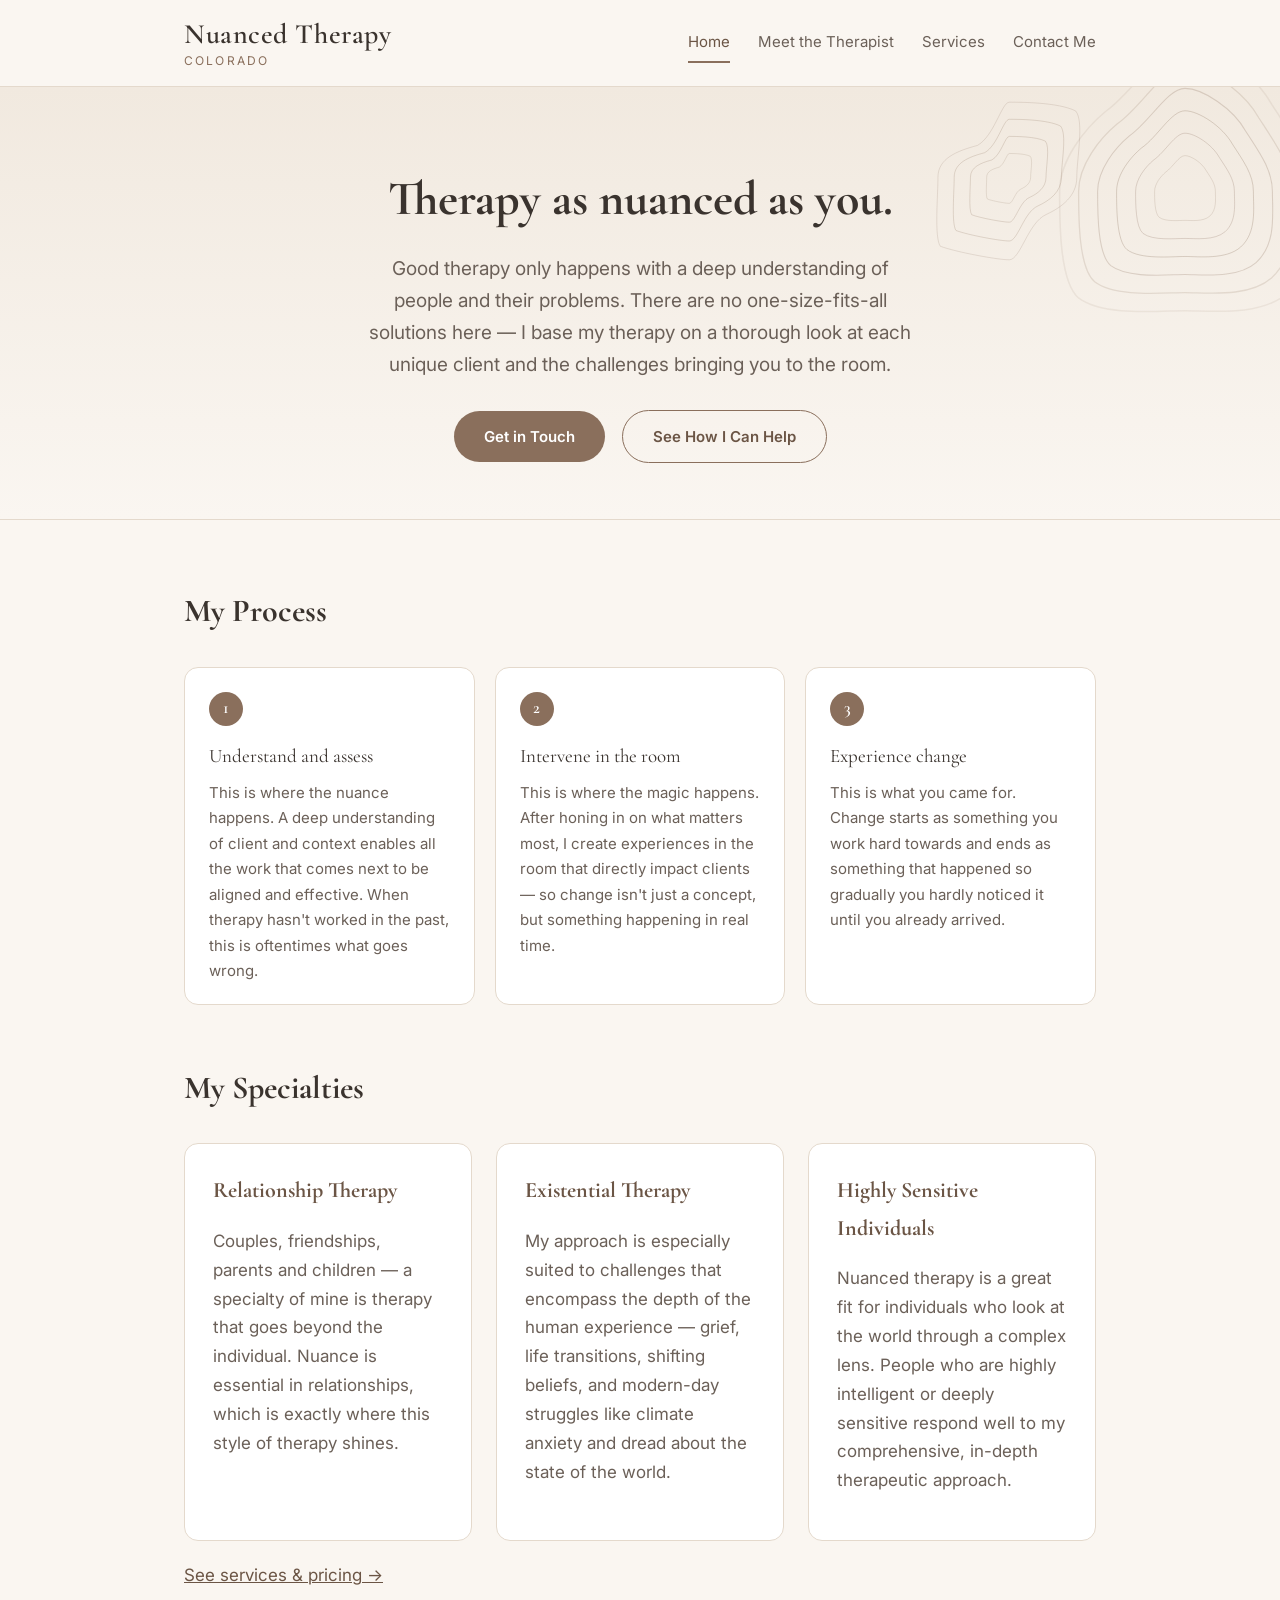
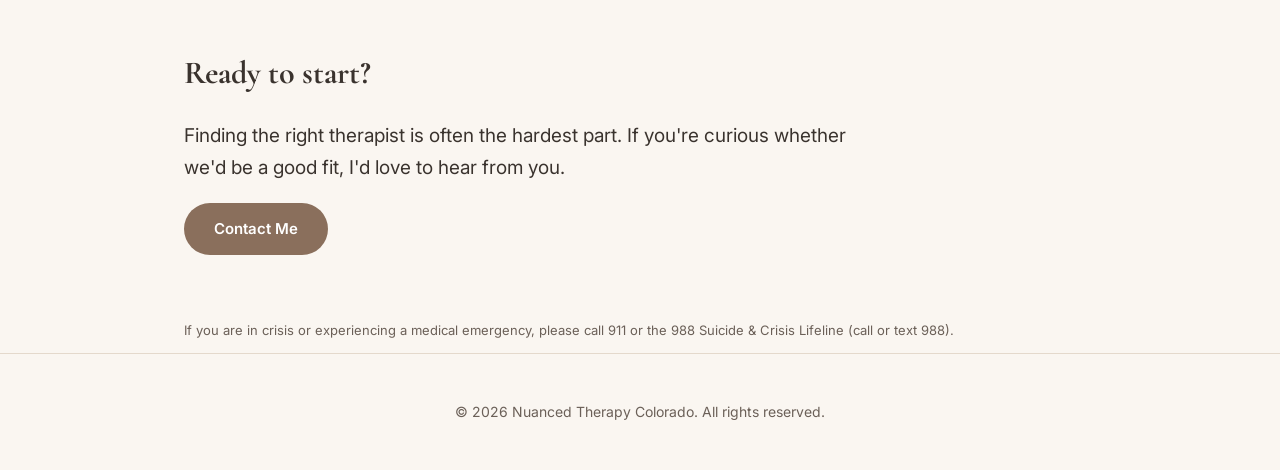
==== index.html @ 062fc4d3 "Add topographic contour motif, refine copy, and protect contact info - Add two-cluster topographic c" ====
<!DOCTYPE html>
<html lang="en">
<head>
<meta charset="UTF-8">
<meta name="viewport" content="width=device-width, initial-scale=1.0">
<title>Nuanced Therapy Colorado | Individual & Relational Therapy</title>
<meta name="description" content="Nuanced Therapy Colorado offers individual and relational therapy focused on meeting each person's unique story with care and clarity.">
<link rel="preconnect" href="https://fonts.googleapis.com">
<link rel="preconnect" href="https://fonts.gstatic.com" crossorigin>
<link href="https://fonts.googleapis.com/css2?family=Cormorant+Garamond:wght@500;600;700&family=Inter:wght@400;500;600&display=swap" rel="stylesheet">
<link rel="stylesheet" href="assets/styles.css">
</head>
<body>

<header class="site-header">
  <div class="wrap">
    <a href="index.html" class="brand">
      <span class="brand-name">Nuanced Therapy</span>
      <span class="brand-sub">Colorado</span>
    </a>
    <nav class="site-nav">
      <a href="index.html" aria-current="page">Home</a>
      <a href="meet-the-therapist.html">Meet the Therapist</a>
      <a href="what-i-do.html">Services</a>
      <a href="contact.html">Contact Me</a>
    </nav>
  </div>
</header>

<section class="hero">
  <svg class="hero-motif" viewBox="0 0 400 400" aria-hidden="true" focusable="false">
    <defs>
      <path id="contourBlob" d="M100,0 C100,25 105,60 81.3,81.3 C60,100 20,95 0,95 C-20,95 -65,100 -84.9,84.9 C-100,72 -100,25 -100,0 C-100,-25 -80,-50 -63.6,-63.6 C-40,-80 -20,-118 0,-118 C20,-118 55,-95 69.3,-69.3 C85,-45 100,-25 100,0 Z"/>
      <path id="contourBlob2" d="M90,0 C90,25 70,40 49.5,49.5 C25,60 15,110 0,110 C-15,110 -70,100 -91.9,91.9 C-100,80 -95,25 -95,0 C-95,-25 -70,-35 -42.4,-42.4 C-20,-55 -10,-100 0,-100 C15,-100 65,-100 88.4,-88.4 C100,-75 90,-25 90,0 Z"/>
    </defs>
    <g fill="none" stroke="var(--color-accent)" stroke-width="1.2">
      <use href="#contourBlob" transform="translate(300,110) scale(0.32)" vector-effect="non-scaling-stroke" opacity="0.5"/>
      <use href="#contourBlob" transform="translate(300,110) scale(0.52)" vector-effect="non-scaling-stroke" opacity="0.42"/>
      <use href="#contourBlob" transform="translate(300,110) scale(0.72)" vector-effect="non-scaling-stroke" opacity="0.34"/>
      <use href="#contourBlob" transform="translate(300,110) scale(0.92)" vector-effect="non-scaling-stroke" opacity="0.26"/>
      <use href="#contourBlob" transform="translate(300,110) scale(1.12)" vector-effect="non-scaling-stroke" opacity="0.18"/>
      <use href="#contourBlob" transform="translate(300,110) scale(1.32)" vector-effect="non-scaling-stroke" opacity="0.1"/>
      <use href="#contourBlob2" transform="translate(115,95) scale(0.25)" vector-effect="non-scaling-stroke" opacity="0.6"/>
      <use href="#contourBlob2" transform="translate(115,95) scale(0.43)" vector-effect="non-scaling-stroke" opacity="0.46"/>
      <use href="#contourBlob2" transform="translate(115,95) scale(0.61)" vector-effect="non-scaling-stroke" opacity="0.32"/>
      <use href="#contourBlob2" transform="translate(115,95) scale(0.79)" vector-effect="non-scaling-stroke" opacity="0.2"/>
    </g>
  </svg>
  <div class="wrap">
    <h1>Therapy as nuanced as you.</h1>
    <p class="tagline">
      Good therapy only happens with a deep understanding of people and their problems. There are no one-size-fits-all solutions here — I base my therapy on a thorough look at each unique client and the challenges bringing you to the room.
    </p>
    <a href="contact.html" class="btn btn-primary">Get in Touch</a>
    <a href="what-i-do.html" class="btn btn-secondary" style="margin-left:12px;">See How I Can Help</a>
  </div>
</section>

<main>
  <div class="wrap">
    <section>
      <h2>My Process</h2>
      <ol class="process-list">
        <li>
          <span class="process-title">Understand and assess</span>
          <p>This is where the nuance happens. A deep understanding of client and context enables all the work that comes next to be aligned and effective. When therapy hasn't worked in the past, this is oftentimes what goes wrong.</p>
        </li>
        <li>
          <span class="process-title">Intervene in the room</span>
          <p>This is where the magic happens. After honing in on what matters most, I create experiences in the room that directly impact clients — so change isn't just a concept, but something happening in real time.</p>
        </li>
        <li>
          <span class="process-title">Experience change</span>
          <p>This is what you came for. Change starts as something you work hard towards and ends as something that happened so gradually you hardly noticed it until you already arrived.</p>
        </li>
      </ol>
    </section>

    <section>
      <h2>My Specialties</h2>
      <div class="grid">
        <div class="card">
          <h3>Relationship Therapy</h3>
          <p>Couples, friendships, parents and children — a specialty of mine is therapy that goes beyond the individual. Nuance is essential in relationships, which is exactly where this style of therapy shines.</p>
        </div>
        <div class="card">
          <h3>Existential Therapy</h3>
          <p>My approach is especially suited to challenges that encompass the depth of the human experience — grief, life transitions, shifting beliefs, and modern-day struggles like climate anxiety and dread about the state of the world.</p>
        </div>
        <div class="card">
          <h3>Highly Sensitive Individuals</h3>
          <p>Nuanced therapy is a great fit for individuals who look at the world through a complex lens. People who are highly intelligent or deeply sensitive respond well to my comprehensive, in-depth therapeutic approach.</p>
        </div>
      </div>
      <p style="margin-top:20px;"><a href="what-i-do.html">See services &amp; pricing &rarr;</a></p>
    </section>

    <section>
      <h2>Ready to start?</h2>
      <p class="lede">Finding the right therapist is often the hardest part. If you're curious whether we'd be a good fit, I'd love to hear from you.</p>
      <a href="contact.html" class="btn btn-primary">Contact Me</a>
    </section>
  </div>
</main>

<p class="crisis-note">
  If you are in crisis or experiencing a medical emergency, please call 911 or the 988 Suicide &amp; Crisis Lifeline (call or text 988).
</p>

<footer class="site-footer">
  <div class="wrap">
    <p>&copy; <span id="year"></span> Nuanced Therapy Colorado. All rights reserved.</p>
  </div>
</footer>

<script>document.getElementById('year').textContent = new Date().getFullYear();</script>
</body>
</html>
---- assets/styles.css ----
/* Nuanced Therapy Colorado — shared styles */

:root {
  --color-bg: #faf6f1;
  --color-bg-alt: #f1e9df;
  --color-surface: #ffffff;
  --color-text: #3a332e;
  --color-text-soft: #6b6058;
  --color-accent: #8a6f5c;
  --color-accent-dark: #6b5545;
  --color-border: #e4d9cc;
  --font-heading: "Cormorant Garamond", Georgia, "Times New Roman", serif;
  --font-body: "Inter", -apple-system, BlinkMacSystemFont, "Segoe UI", sans-serif;
  --max-width: 960px;
}

* {
  box-sizing: border-box;
}

html {
  scroll-behavior: smooth;
}

body {
  margin: 0;
  background: var(--color-bg);
  color: var(--color-text);
  font-family: var(--font-body);
  font-size: 17px;
  line-height: 1.7;
  -webkit-font-smoothing: antialiased;
}

img {
  max-width: 100%;
  display: block;
}

a {
  color: var(--color-accent-dark);
}

.wrap {
  max-width: var(--max-width);
  margin: 0 auto;
  padding: 0 24px;
}

/* Header / nav */

.site-header {
  background: var(--color-bg);
  border-bottom: 1px solid var(--color-border);
  position: sticky;
  top: 0;
  z-index: 10;
}

.site-header .wrap {
  display: flex;
  align-items: center;
  justify-content: space-between;
  padding-top: 18px;
  padding-bottom: 18px;
  flex-wrap: wrap;
  gap: 12px;
}

.brand {
  display: flex;
  flex-direction: column;
  line-height: 1.2;
  text-decoration: none;
}

.brand-name {
  font-family: var(--font-heading);
  font-size: 28px;
  font-weight: 600;
  color: var(--color-text);
  letter-spacing: 0.02em;
}

.brand-sub {
  font-size: 12px;
  letter-spacing: 0.18em;
  text-transform: uppercase;
  color: var(--color-accent);
  margin-top: 2px;
}

.site-nav {
  display: flex;
  gap: 28px;
  flex-wrap: wrap;
}

.site-nav a {
  text-decoration: none;
  color: var(--color-text-soft);
  font-size: 15px;
  padding: 6px 0;
  border-bottom: 2px solid transparent;
  transition: color 0.15s ease, border-color 0.15s ease;
}

.site-nav a:hover,
.site-nav a[aria-current="page"] {
  color: var(--color-accent-dark);
  border-bottom-color: var(--color-accent);
}

/* Hero */

.hero {
  position: relative;
  overflow: hidden;
  padding: 72px 0 56px;
  text-align: center;
  background: linear-gradient(180deg, var(--color-bg-alt) 0%, var(--color-bg) 100%);
  border-bottom: 1px solid var(--color-border);
}

.hero-motif {
  position: absolute;
  top: 0;
  right: 0;
  width: 380px;
  height: 380px;
  max-width: 55%;
  pointer-events: none;
  z-index: 0;
}

.hero .wrap {
  position: relative;
  z-index: 1;
}

.hero h1 {
  font-family: var(--font-heading);
  font-size: 48px;
  margin: 0 0 12px;
  color: var(--color-text);
}

.hero .tagline {
  font-size: 19px;
  color: var(--color-text-soft);
  max-width: 560px;
  margin: 0 auto 28px;
}

.page-hero {
  position: relative;
  overflow: hidden;
  padding: 56px 0 40px;
  text-align: center;
  background: var(--color-bg-alt);
  border-bottom: 1px solid var(--color-border);
}

.page-hero-motif {
  position: absolute;
  top: 0;
  right: 0;
  width: 280px;
  height: 280px;
  max-width: 55%;
  pointer-events: none;
  z-index: 0;
}

.page-hero .wrap {
  position: relative;
  z-index: 1;
}

@media (max-width: 640px) {
  .hero-motif {
    width: 220px;
    height: 220px;
  }

  .page-hero-motif {
    width: 170px;
    height: 170px;
  }
}

.page-hero h1 {
  font-family: var(--font-heading);
  font-size: 40px;
  margin: 0 0 8px;
}

.page-hero p {
  color: var(--color-text-soft);
  max-width: 560px;
  margin: 0 auto;
}

/* Buttons */

.btn {
  display: inline-block;
  padding: 13px 30px;
  border-radius: 999px;
  text-decoration: none;
  font-size: 15px;
  font-weight: 600;
  transition: transform 0.15s ease, box-shadow 0.15s ease;
}

.btn-primary {
  background: var(--color-accent);
  color: #fff;
}

.btn-primary:hover {
  background: var(--color-accent-dark);
  transform: translateY(-1px);
}

.btn-secondary {
  background: transparent;
  color: var(--color-accent-dark);
  border: 1.5px solid var(--color-accent);
}

.btn-secondary:hover {
  background: var(--color-bg-alt);
}

/* Sections */

main {
  padding: 64px 0;
}

section + section {
  margin-top: 56px;
}

h2 {
  font-family: var(--font-heading);
  font-size: 32px;
  margin: 0 0 16px;
  color: var(--color-text);
}

h3 {
  font-family: var(--font-heading);
  font-size: 22px;
  margin: 0 0 10px;
}

p {
  color: var(--color-text-soft);
}

.lede {
  font-size: 19px;
  color: var(--color-text);
  max-width: 680px;
}

/* Process list */

.process-list {
  list-style: none;
  counter-reset: process;
  margin: 28px 0 0;
  padding: 0;
  display: grid;
  grid-template-columns: repeat(auto-fit, minmax(200px, 1fr));
  gap: 20px;
}

.process-list li {
  counter-increment: process;
  background: var(--color-surface);
  border: 1px solid var(--color-border);
  border-radius: 14px;
  padding: 24px 24px 20px;
  position: relative;
}

.process-list li::before {
  content: counter(process);
  display: flex;
  align-items: center;
  justify-content: center;
  width: 34px;
  height: 34px;
  border-radius: 50%;
  background: var(--color-accent);
  color: #fff;
  font-family: var(--font-heading);
  font-size: 17px;
  font-weight: 600;
  margin-bottom: 14px;
}

.process-title {
  font-family: var(--font-heading);
  font-size: 19px;
  color: var(--color-text);
  display: block;
  margin-bottom: 8px;
}

.process-list p {
  margin: 0;
  font-size: 15px;
}

/* Cards / grid */

.grid {
  display: grid;
  grid-template-columns: repeat(auto-fit, minmax(240px, 1fr));
  gap: 24px;
  margin-top: 28px;
}

.card {
  background: var(--color-surface);
  border: 1px solid var(--color-border);
  border-radius: 14px;
  padding: 28px;
}

.card h3 {
  color: var(--color-accent-dark);
}

/* Two-column layout (therapist photo + bio) */

.split {
  display: grid;
  grid-template-columns: 280px 1fr;
  gap: 40px;
  align-items: start;
}

@media (max-width: 640px) {
  .split {
    grid-template-columns: 1fr;
  }
}

.portrait {
  width: 100%;
  aspect-ratio: 4 / 5;
  border-radius: 16px;
  background: var(--color-bg-alt);
  border: 1px solid var(--color-border);
  display: flex;
  align-items: center;
  justify-content: center;
  color: var(--color-text-soft);
  font-size: 14px;
  text-align: center;
  padding: 20px;
}

.credentials {
  list-style: none;
  padding: 0;
  margin: 16px 0 0;
}

.credentials li {
  padding: 6px 0;
  border-bottom: 1px solid var(--color-border);
  color: var(--color-text-soft);
  font-size: 15px;
}

/* Contact */

.contact-methods {
  display: grid;
  grid-template-columns: repeat(auto-fit, minmax(220px, 1fr));
  gap: 20px;
  margin-top: 32px;
}

.contact-method {
  background: var(--color-surface);
  border: 1px solid var(--color-border);
  border-radius: 14px;
  padding: 24px;
}

.contact-method .label {
  font-size: 12px;
  letter-spacing: 0.14em;
  text-transform: uppercase;
  color: var(--color-accent);
  margin-bottom: 8px;
  display: block;
}

.contact-method a {
  font-size: 17px;
  text-decoration: none;
  color: var(--color-text);
  overflow-wrap: break-word;
  word-break: break-word;
}

.reveal-btn {
  font-family: var(--font-body);
  font-size: 15px;
  font-weight: 600;
  color: var(--color-accent-dark);
  background: var(--color-bg-alt);
  border: 1px solid var(--color-border);
  border-radius: 999px;
  padding: 8px 16px;
  cursor: pointer;
  transition: background 0.15s ease;
}

.reveal-btn:hover {
  background: var(--color-border);
}

.contact-method a:hover {
  color: var(--color-accent-dark);
}

.note-box {
  background: var(--color-bg-alt);
  border-left: 3px solid var(--color-accent);
  border-radius: 8px;
  padding: 18px 22px;
  margin-top: 32px;
  font-size: 15px;
  color: var(--color-text-soft);
}

/* Placeholder marker */

.placeholder {
  background: #fff6e5;
  border: 1px dashed #d9b45c;
  border-radius: 4px;
  padding: 0 4px;
}

/* Footer */

.site-footer {
  border-top: 1px solid var(--color-border);
  padding: 32px 0;
  text-align: center;
  color: var(--color-text-soft);
  font-size: 14px;
}

.site-footer a {
  color: var(--color-text-soft);
}

.crisis-note {
  max-width: var(--max-width);
  margin: 0 auto 12px;
  padding: 0 24px;
  font-size: 13px;
  color: var(--color-text-soft);
}
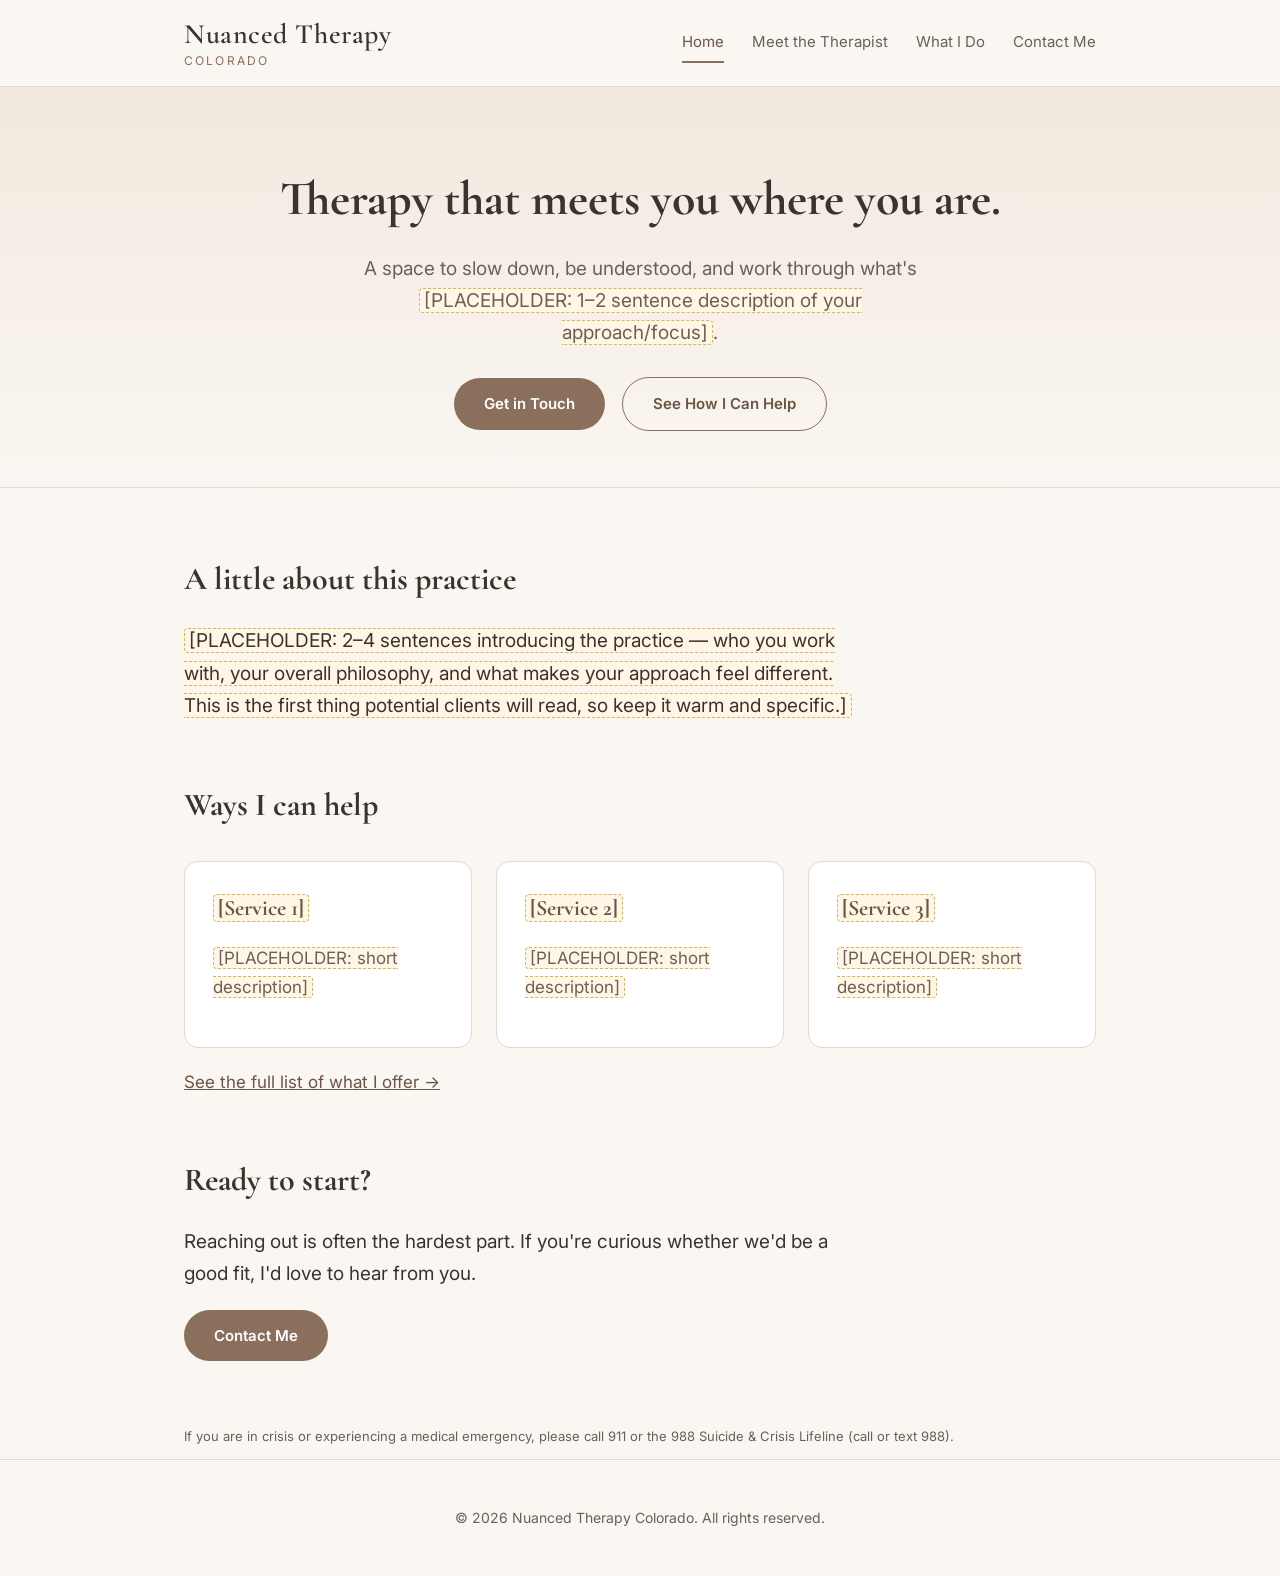
==== commit 577ff0c2: "Initial site: home, meet the therapist, what I do, contact" ====
--- a/index.html
+++ b/index.html
@@ -3,8 +3,8 @@
 <head>
 <meta charset="UTF-8">
 <meta name="viewport" content="width=device-width, initial-scale=1.0">
-<title>Nuanced Therapy Colorado | Individual & Relational Therapy</title>
-<meta name="description" content="Nuanced Therapy Colorado offers individual and relational therapy focused on meeting each person's unique story with care and clarity.">
+<title>Nuanced Therapy Colorado | Individual Therapy</title>
+<meta name="description" content="Nuanced Therapy Colorado offers individual therapy focused on meeting each person's unique story with care and clarity.">
 <link rel="preconnect" href="https://fonts.googleapis.com">
 <link rel="preconnect" href="https://fonts.gstatic.com" crossorigin>
 <link href="https://fonts.googleapis.com/css2?family=Cormorant+Garamond:wght@500;600;700&family=Inter:wght@400;500;600&display=swap" rel="stylesheet">
@@ -21,35 +21,17 @@
     <nav class="site-nav">
       <a href="index.html" aria-current="page">Home</a>
       <a href="meet-the-therapist.html">Meet the Therapist</a>
-      <a href="what-i-do.html">Services</a>
+      <a href="what-i-do.html">What I Do</a>
       <a href="contact.html">Contact Me</a>
     </nav>
   </div>
 </header>
 
 <section class="hero">
-  <svg class="hero-motif" viewBox="0 0 400 400" aria-hidden="true" focusable="false">
-    <defs>
-      <path id="contourBlob" d="M100,0 C100,25 105,60 81.3,81.3 C60,100 20,95 0,95 C-20,95 -65,100 -84.9,84.9 C-100,72 -100,25 -100,0 C-100,-25 -80,-50 -63.6,-63.6 C-40,-80 -20,-118 0,-118 C20,-118 55,-95 69.3,-69.3 C85,-45 100,-25 100,0 Z"/>
-      <path id="contourBlob2" d="M90,0 C90,25 70,40 49.5,49.5 C25,60 15,110 0,110 C-15,110 -70,100 -91.9,91.9 C-100,80 -95,25 -95,0 C-95,-25 -70,-35 -42.4,-42.4 C-20,-55 -10,-100 0,-100 C15,-100 65,-100 88.4,-88.4 C100,-75 90,-25 90,0 Z"/>
-    </defs>
-    <g fill="none" stroke="var(--color-accent)" stroke-width="1.2">
-      <use href="#contourBlob" transform="translate(300,110) scale(0.32)" vector-effect="non-scaling-stroke" opacity="0.5"/>
-      <use href="#contourBlob" transform="translate(300,110) scale(0.52)" vector-effect="non-scaling-stroke" opacity="0.42"/>
-      <use href="#contourBlob" transform="translate(300,110) scale(0.72)" vector-effect="non-scaling-stroke" opacity="0.34"/>
-      <use href="#contourBlob" transform="translate(300,110) scale(0.92)" vector-effect="non-scaling-stroke" opacity="0.26"/>
-      <use href="#contourBlob" transform="translate(300,110) scale(1.12)" vector-effect="non-scaling-stroke" opacity="0.18"/>
-      <use href="#contourBlob" transform="translate(300,110) scale(1.32)" vector-effect="non-scaling-stroke" opacity="0.1"/>
-      <use href="#contourBlob2" transform="translate(115,95) scale(0.25)" vector-effect="non-scaling-stroke" opacity="0.6"/>
-      <use href="#contourBlob2" transform="translate(115,95) scale(0.43)" vector-effect="non-scaling-stroke" opacity="0.46"/>
-      <use href="#contourBlob2" transform="translate(115,95) scale(0.61)" vector-effect="non-scaling-stroke" opacity="0.32"/>
-      <use href="#contourBlob2" transform="translate(115,95) scale(0.79)" vector-effect="non-scaling-stroke" opacity="0.2"/>
-    </g>
-  </svg>
   <div class="wrap">
-    <h1>Therapy as nuanced as you.</h1>
+    <h1>Therapy that meets you where you are.</h1>
     <p class="tagline">
-      Good therapy only happens with a deep understanding of people and their problems. There are no one-size-fits-all solutions here — I base my therapy on a thorough look at each unique client and the challenges bringing you to the room.
+      A space to slow down, be understood, and work through what's <span class="placeholder">[PLACEHOLDER: 1–2 sentence description of your approach/focus]</span>.
     </p>
     <a href="contact.html" class="btn btn-primary">Get in Touch</a>
     <a href="what-i-do.html" class="btn btn-secondary" style="margin-left:12px;">See How I Can Help</a>
@@ -59,45 +41,34 @@
 <main>
   <div class="wrap">
     <section>
-      <h2>My Process</h2>
-      <ol class="process-list">
-        <li>
-          <span class="process-title">Understand and assess</span>
-          <p>This is where the nuance happens. A deep understanding of client and context enables all the work that comes next to be aligned and effective. When therapy hasn't worked in the past, this is oftentimes what goes wrong.</p>
-        </li>
-        <li>
-          <span class="process-title">Intervene in the room</span>
-          <p>This is where the magic happens. After honing in on what matters most, I create experiences in the room that directly impact clients — so change isn't just a concept, but something happening in real time.</p>
-        </li>
-        <li>
-          <span class="process-title">Experience change</span>
-          <p>This is what you came for. Change starts as something you work hard towards and ends as something that happened so gradually you hardly noticed it until you already arrived.</p>
-        </li>
-      </ol>
+      <h2>A little about this practice</h2>
+      <p class="lede">
+        <span class="placeholder">[PLACEHOLDER: 2–4 sentences introducing the practice — who you work with, your overall philosophy, and what makes your approach feel different. This is the first thing potential clients will read, so keep it warm and specific.]</span>
+      </p>
     </section>
 
     <section>
-      <h2>My Specialties</h2>
+      <h2>Ways I can help</h2>
       <div class="grid">
         <div class="card">
-          <h3>Relationship Therapy</h3>
-          <p>Couples, friendships, parents and children — a specialty of mine is therapy that goes beyond the individual. Nuance is essential in relationships, which is exactly where this style of therapy shines.</p>
+          <h3><span class="placeholder">[Service 1]</span></h3>
+          <p><span class="placeholder">[PLACEHOLDER: short description]</span></p>
         </div>
         <div class="card">
-          <h3>Existential Therapy</h3>
-          <p>My approach is especially suited to challenges that encompass the depth of the human experience — grief, life transitions, shifting beliefs, and modern-day struggles like climate anxiety and dread about the state of the world.</p>
+          <h3><span class="placeholder">[Service 2]</span></h3>
+          <p><span class="placeholder">[PLACEHOLDER: short description]</span></p>
         </div>
         <div class="card">
-          <h3>Highly Sensitive Individuals</h3>
-          <p>Nuanced therapy is a great fit for individuals who look at the world through a complex lens. People who are highly intelligent or deeply sensitive respond well to my comprehensive, in-depth therapeutic approach.</p>
+          <h3><span class="placeholder">[Service 3]</span></h3>
+          <p><span class="placeholder">[PLACEHOLDER: short description]</span></p>
         </div>
       </div>
-      <p style="margin-top:20px;"><a href="what-i-do.html">See services &amp; pricing &rarr;</a></p>
+      <p style="margin-top:20px;"><a href="what-i-do.html">See the full list of what I offer &rarr;</a></p>
     </section>
 
     <section>
       <h2>Ready to start?</h2>
-      <p class="lede">Finding the right therapist is often the hardest part. If you're curious whether we'd be a good fit, I'd love to hear from you.</p>
+      <p class="lede">Reaching out is often the hardest part. If you're curious whether we'd be a good fit, I'd love to hear from you.</p>
       <a href="contact.html" class="btn btn-primary">Contact Me</a>
     </section>
   </div>
--- a/assets/styles.css
+++ b/assets/styles.css
@@ -114,30 +114,12 @@
 /* Hero */
 
 .hero {
-  position: relative;
-  overflow: hidden;
   padding: 72px 0 56px;
   text-align: center;
   background: linear-gradient(180deg, var(--color-bg-alt) 0%, var(--color-bg) 100%);
   border-bottom: 1px solid var(--color-border);
 }
 
-.hero-motif {
-  position: absolute;
-  top: 0;
-  right: 0;
-  width: 380px;
-  height: 380px;
-  max-width: 55%;
-  pointer-events: none;
-  z-index: 0;
-}
-
-.hero .wrap {
-  position: relative;
-  z-index: 1;
-}
-
 .hero h1 {
   font-family: var(--font-heading);
   font-size: 48px;
@@ -153,40 +135,10 @@
 }
 
 .page-hero {
-  position: relative;
-  overflow: hidden;
   padding: 56px 0 40px;
   text-align: center;
   background: var(--color-bg-alt);
   border-bottom: 1px solid var(--color-border);
-}
-
-.page-hero-motif {
-  position: absolute;
-  top: 0;
-  right: 0;
-  width: 280px;
-  height: 280px;
-  max-width: 55%;
-  pointer-events: none;
-  z-index: 0;
-}
-
-.page-hero .wrap {
-  position: relative;
-  z-index: 1;
-}
-
-@media (max-width: 640px) {
-  .hero-motif {
-    width: 220px;
-    height: 220px;
-  }
-
-  .page-hero-motif {
-    width: 170px;
-    height: 170px;
-  }
 }
 
 .page-hero h1 {
@@ -264,56 +216,6 @@
   font-size: 19px;
   color: var(--color-text);
   max-width: 680px;
-}
-
-/* Process list */
-
-.process-list {
-  list-style: none;
-  counter-reset: process;
-  margin: 28px 0 0;
-  padding: 0;
-  display: grid;
-  grid-template-columns: repeat(auto-fit, minmax(200px, 1fr));
-  gap: 20px;
-}
-
-.process-list li {
-  counter-increment: process;
-  background: var(--color-surface);
-  border: 1px solid var(--color-border);
-  border-radius: 14px;
-  padding: 24px 24px 20px;
-  position: relative;
-}
-
-.process-list li::before {
-  content: counter(process);
-  display: flex;
-  align-items: center;
-  justify-content: center;
-  width: 34px;
-  height: 34px;
-  border-radius: 50%;
-  background: var(--color-accent);
-  color: #fff;
-  font-family: var(--font-heading);
-  font-size: 17px;
-  font-weight: 600;
-  margin-bottom: 14px;
-}
-
-.process-title {
-  font-family: var(--font-heading);
-  font-size: 19px;
-  color: var(--color-text);
-  display: block;
-  margin-bottom: 8px;
-}
-
-.process-list p {
-  margin: 0;
-  font-size: 15px;
 }
 
 /* Cards / grid */
@@ -408,25 +310,6 @@
   font-size: 17px;
   text-decoration: none;
   color: var(--color-text);
-  overflow-wrap: break-word;
-  word-break: break-word;
-}
-
-.reveal-btn {
-  font-family: var(--font-body);
-  font-size: 15px;
-  font-weight: 600;
-  color: var(--color-accent-dark);
-  background: var(--color-bg-alt);
-  border: 1px solid var(--color-border);
-  border-radius: 999px;
-  padding: 8px 16px;
-  cursor: pointer;
-  transition: background 0.15s ease;
-}
-
-.reveal-btn:hover {
-  background: var(--color-border);
 }
 
 .contact-method a:hover {
